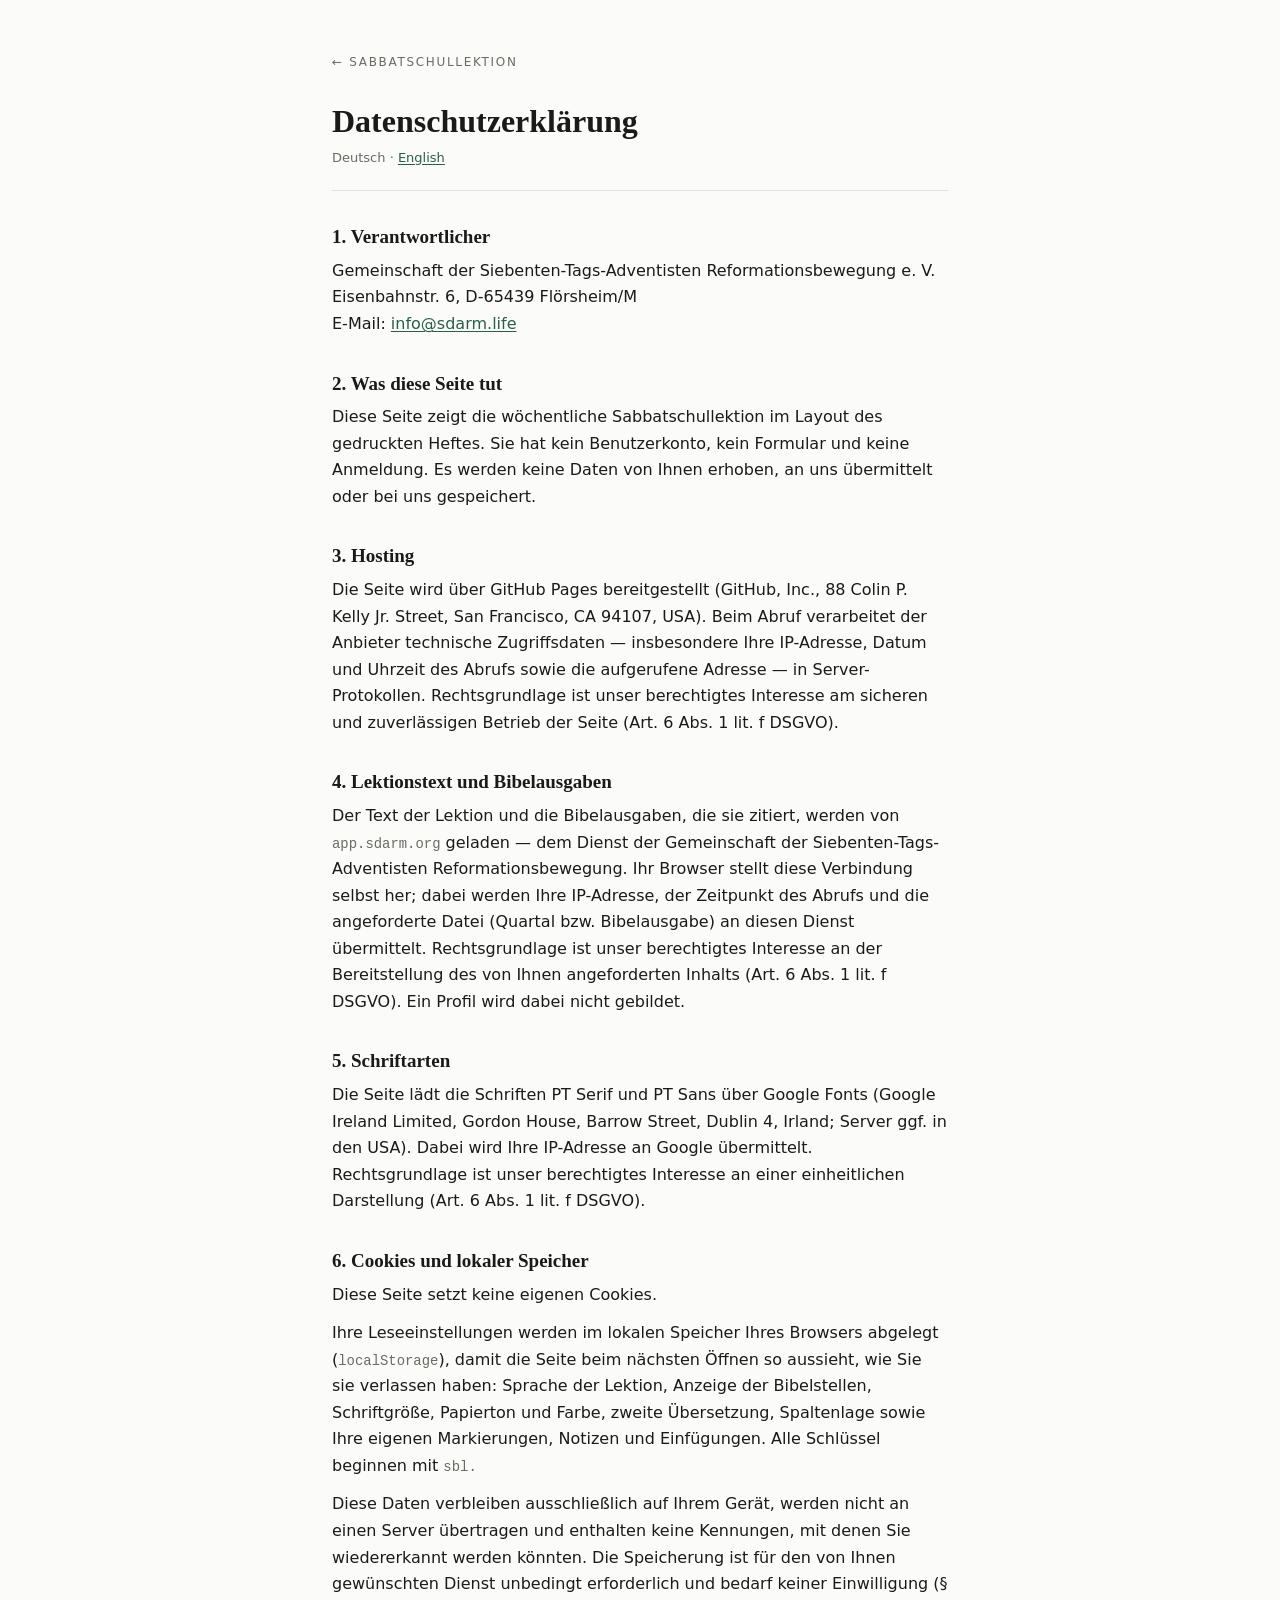
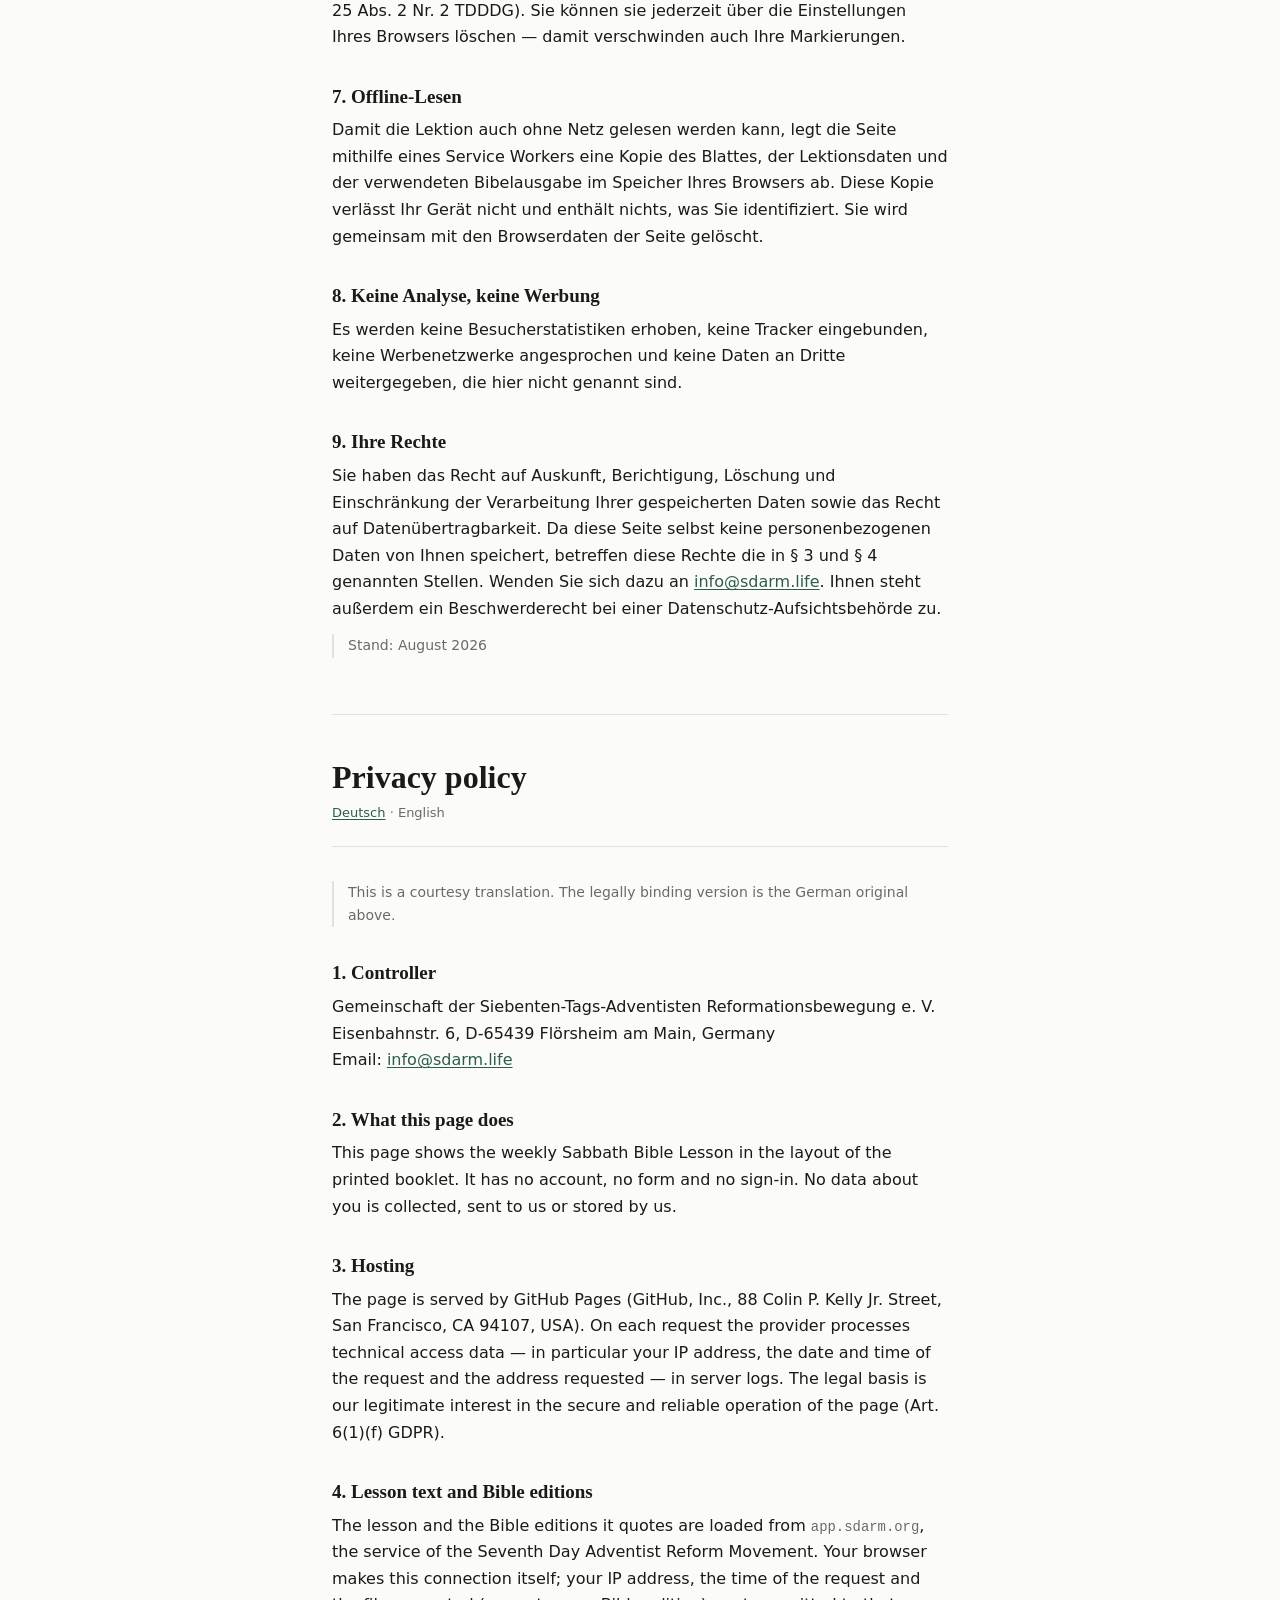
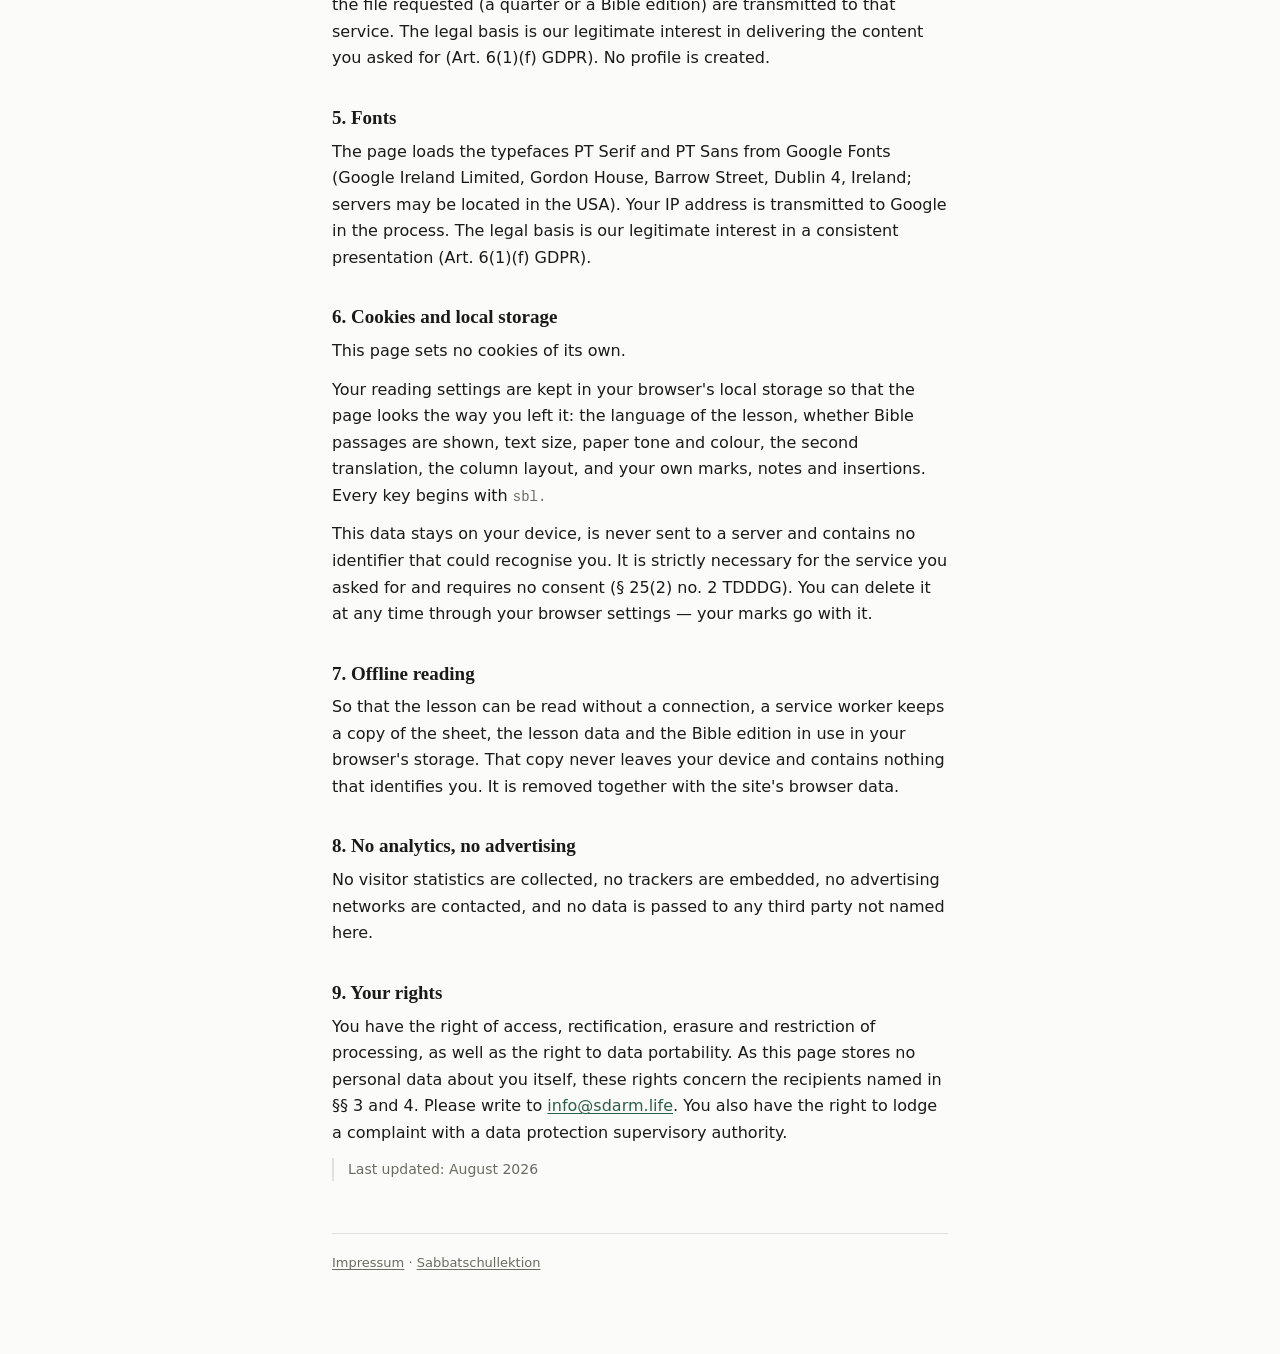
==== datenschutz.html @ a156fefd "The sheet says who stands behind it, where its text comes from, and what the browser keeps" ====
<!doctype html>
<html lang="de">
<head>
<meta charset="utf-8">
<meta name="viewport" content="width=device-width,initial-scale=1">
<meta name="robots" content="index,follow">
<title>Datenschutzerklärung — SBL Edition</title>
<link rel="stylesheet" href="legal.css">
</head>

<!-- ————————————————————————————————————————————————————————————————
     VOR DER VERÖFFENTLICHUNG PRÜFEN — zwei Stellen, sonst nichts:

     1. HOSTING (§ 3). Solange die Seite auf themaestr-o.github.io liegt,
        gilt der Absatz „GitHub Pages“. Zieht sie unter sbl.sdarm.life um,
        wird stattdessen der auskommentierte Cloudflare-Absatz eingesetzt.

     2. SCHRIFTARTEN (§ 5). Der Absatz gilt, solange index.html die Schriften
        von fonts.googleapis.com lädt. Liegen PT Serif und PT Sans neben der
        Seite, wird § 5 ersatzlos gestrichen.
     ———————————————————————————————————————————————————————————————— -->

<body>
<div class="page">

  <a class="back" href="./">&larr; Sabbatschullektion</a>

  <!-- ——— Deutsch (verbindlich) ——— -->
  <h1 id="de">Datenschutzerklärung</h1>
  <p class="langs">Deutsch &middot; <a href="#en">English</a></p>

  <h2>1. Verantwortlicher</h2>
  <address>Gemeinschaft der Siebenten-Tags-Adventisten Reformationsbewegung e. V.
Eisenbahnstr. 6, D-65439 Flörsheim/M</address>
  <p>E-Mail: <a href="mailto:info@sdarm.life">info@sdarm.life</a></p>

  <h2>2. Was diese Seite tut</h2>
  <p>Diese Seite zeigt die wöchentliche Sabbatschullektion im Layout des gedruckten Heftes.
  Sie hat kein Benutzerkonto, kein Formular und keine Anmeldung. Es werden keine Daten von
  Ihnen erhoben, an uns übermittelt oder bei uns gespeichert.</p>

  <h2>3. Hosting</h2>
  <p>Die Seite wird über GitHub Pages bereitgestellt (GitHub, Inc., 88 Colin P. Kelly Jr.
  Street, San Francisco, CA 94107, USA). Beim Abruf verarbeitet der Anbieter technische
  Zugriffsdaten — insbesondere Ihre IP-Adresse, Datum und Uhrzeit des Abrufs sowie die
  aufgerufene Adresse — in Server-Protokollen. Rechtsgrundlage ist unser berechtigtes
  Interesse am sicheren und zuverlässigen Betrieb der Seite (Art. 6 Abs. 1 lit. f DSGVO).</p>
  <!-- Nach dem Umzug auf sbl.sdarm.life gilt stattdessen:
  <p>Die Seite wird über Cloudflare bereitgestellt (Cloudflare, Inc., 101 Townsend St, San
  Francisco, CA 94107, USA). Beim Abruf verarbeitet Cloudflare technische Zugriffsdaten
  (z. B. IP-Adresse, Zeitpunkt des Abrufs). Cloudflare kann ein funktional notwendiges
  Cookie (__cf_bm) zum Schutz vor automatisierten Zugriffen setzen; dieses erfordert keine
  Einwilligung (Art. 6 Abs. 1 lit. f DSGVO). Weitere Informationen finden Sie in der
  <a href="https://www.cloudflare.com/privacypolicy/" target="_blank" rel="noopener noreferrer">Datenschutzerklärung von Cloudflare</a>.</p>
  -->

  <h2>4. Lektionstext und Bibelausgaben</h2>
  <p>Der Text der Lektion und die Bibelausgaben, die sie zitiert, werden von
  <code>app.sdarm.org</code> geladen — dem Dienst der Gemeinschaft der Siebenten-Tags-Adventisten
  Reformationsbewegung. Ihr Browser stellt diese Verbindung selbst her; dabei werden Ihre
  IP-Adresse, der Zeitpunkt des Abrufs und die angeforderte Datei (Quartal bzw. Bibelausgabe)
  an diesen Dienst übermittelt. Rechtsgrundlage ist unser berechtigtes Interesse an der
  Bereitstellung des von Ihnen angeforderten Inhalts (Art. 6 Abs. 1 lit. f DSGVO). Ein Profil
  wird dabei nicht gebildet.</p>

  <h2>5. Schriftarten</h2>
  <p>Die Seite lädt die Schriften PT Serif und PT Sans über Google Fonts (Google Ireland
  Limited, Gordon House, Barrow Street, Dublin 4, Irland; Server ggf. in den USA). Dabei wird
  Ihre IP-Adresse an Google übermittelt. Rechtsgrundlage ist unser berechtigtes Interesse an
  einer einheitlichen Darstellung (Art. 6 Abs. 1 lit. f DSGVO).</p>

  <h2>6. Cookies und lokaler Speicher</h2>
  <p>Diese Seite setzt keine eigenen Cookies.</p>
  <p>Ihre Leseeinstellungen werden im lokalen Speicher Ihres Browsers abgelegt
  (<code>localStorage</code>), damit die Seite beim nächsten Öffnen so aussieht, wie Sie sie
  verlassen haben: Sprache der Lektion, Anzeige der Bibelstellen, Schriftgröße, Papierton und
  Farbe, zweite Übersetzung, Spaltenlage sowie Ihre eigenen Markierungen, Notizen und
  Einfügungen. Alle Schlüssel beginnen mit <code>sbl.</code></p>
  <p>Diese Daten verbleiben ausschließlich auf Ihrem Gerät, werden nicht an einen Server
  übertragen und enthalten keine Kennungen, mit denen Sie wiedererkannt werden könnten. Die
  Speicherung ist für den von Ihnen gewünschten Dienst unbedingt erforderlich und bedarf
  keiner Einwilligung (§ 25 Abs. 2 Nr. 2 TDDDG). Sie können sie jederzeit über die
  Einstellungen Ihres Browsers löschen — damit verschwinden auch Ihre Markierungen.</p>

  <h2>7. Offline-Lesen</h2>
  <p>Damit die Lektion auch ohne Netz gelesen werden kann, legt die Seite mithilfe eines
  Service Workers eine Kopie des Blattes, der Lektionsdaten und der verwendeten Bibelausgabe
  im Speicher Ihres Browsers ab. Diese Kopie verlässt Ihr Gerät nicht und enthält nichts, was
  Sie identifiziert. Sie wird gemeinsam mit den Browserdaten der Seite gelöscht.</p>

  <h2>8. Keine Analyse, keine Werbung</h2>
  <p>Es werden keine Besucherstatistiken erhoben, keine Tracker eingebunden, keine
  Werbenetzwerke angesprochen und keine Daten an Dritte weitergegeben, die hier nicht
  genannt sind.</p>

  <h2>9. Ihre Rechte</h2>
  <p>Sie haben das Recht auf Auskunft, Berichtigung, Löschung und Einschränkung der
  Verarbeitung Ihrer gespeicherten Daten sowie das Recht auf Datenübertragbarkeit. Da diese
  Seite selbst keine personenbezogenen Daten von Ihnen speichert, betreffen diese Rechte die
  in § 3 und § 4 genannten Stellen. Wenden Sie sich dazu an
  <a href="mailto:info@sdarm.life">info@sdarm.life</a>. Ihnen steht außerdem ein
  Beschwerderecht bei einer Datenschutz-Aufsichtsbehörde zu.</p>

  <p class="note">Stand: August 2026</p>

  <hr class="sep">

  <!-- ——— English (courtesy translation) ——— -->
  <h1 id="en">Privacy policy</h1>
  <p class="langs"><a href="#de">Deutsch</a> &middot; English</p>
  <p class="note">This is a courtesy translation. The legally binding version is the German
  original above.</p>

  <h2>1. Controller</h2>
  <address>Gemeinschaft der Siebenten-Tags-Adventisten Reformationsbewegung e. V.
Eisenbahnstr. 6, D-65439 Flörsheim am Main, Germany</address>
  <p>Email: <a href="mailto:info@sdarm.life">info@sdarm.life</a></p>

  <h2>2. What this page does</h2>
  <p>This page shows the weekly Sabbath Bible Lesson in the layout of the printed booklet.
  It has no account, no form and no sign-in. No data about you is collected, sent to us or
  stored by us.</p>

  <h2>3. Hosting</h2>
  <p>The page is served by GitHub Pages (GitHub, Inc., 88 Colin P. Kelly Jr. Street, San
  Francisco, CA 94107, USA). On each request the provider processes technical access data —
  in particular your IP address, the date and time of the request and the address requested —
  in server logs. The legal basis is our legitimate interest in the secure and reliable
  operation of the page (Art. 6(1)(f) GDPR).</p>

  <h2>4. Lesson text and Bible editions</h2>
  <p>The lesson and the Bible editions it quotes are loaded from <code>app.sdarm.org</code>,
  the service of the Seventh Day Adventist Reform Movement. Your browser makes this connection
  itself; your IP address, the time of the request and the file requested (a quarter or a Bible
  edition) are transmitted to that service. The legal basis is our legitimate interest in
  delivering the content you asked for (Art. 6(1)(f) GDPR). No profile is created.</p>

  <h2>5. Fonts</h2>
  <p>The page loads the typefaces PT Serif and PT Sans from Google Fonts (Google Ireland
  Limited, Gordon House, Barrow Street, Dublin 4, Ireland; servers may be located in the USA).
  Your IP address is transmitted to Google in the process. The legal basis is our legitimate
  interest in a consistent presentation (Art. 6(1)(f) GDPR).</p>

  <h2>6. Cookies and local storage</h2>
  <p>This page sets no cookies of its own.</p>
  <p>Your reading settings are kept in your browser's local storage so that the page looks the
  way you left it: the language of the lesson, whether Bible passages are shown, text size,
  paper tone and colour, the second translation, the column layout, and your own marks, notes
  and insertions. Every key begins with <code>sbl.</code></p>
  <p>This data stays on your device, is never sent to a server and contains no identifier that
  could recognise you. It is strictly necessary for the service you asked for and requires no
  consent (§ 25(2) no. 2 TDDDG). You can delete it at any time through your browser settings —
  your marks go with it.</p>

  <h2>7. Offline reading</h2>
  <p>So that the lesson can be read without a connection, a service worker keeps a copy of the
  sheet, the lesson data and the Bible edition in use in your browser's storage. That copy
  never leaves your device and contains nothing that identifies you. It is removed together
  with the site's browser data.</p>

  <h2>8. No analytics, no advertising</h2>
  <p>No visitor statistics are collected, no trackers are embedded, no advertising networks are
  contacted, and no data is passed to any third party not named here.</p>

  <h2>9. Your rights</h2>
  <p>You have the right of access, rectification, erasure and restriction of processing, as
  well as the right to data portability. As this page stores no personal data about you itself,
  these rights concern the recipients named in §§ 3 and 4. Please write to
  <a href="mailto:info@sdarm.life">info@sdarm.life</a>. You also have the right to lodge a
  complaint with a data protection supervisory authority.</p>

  <p class="note">Last updated: August 2026</p>

  <footer class="legal">
    <a href="impressum.html">Impressum</a> &middot;
    <a href="./">Sabbatschullektion</a>
  </footer>

</div>
</body>
</html>
---- legal.css ----
/* Impressum and Datenschutz — the sheet's type on a plain page.
   No web font is linked here on purpose: a page that explains where data goes
   must not send the reader to a font server to be read. PT Serif and PT Sans
   are used where the reader has them, and fall back where he has not. */
:root{
  --paper:#fbfbf9; --ink:#1a1a18; --muted:#6b6b64; --rule:#e2e2dc; --link:#2c5d4c;
}
@media (prefers-color-scheme:dark){
  :root{ --paper:#141513; --ink:#e6e6e0; --muted:#93938c; --rule:#2a2b28; --link:#79bfa1; }
}
*{box-sizing:border-box}
body{
  margin:0; background:var(--paper); color:var(--ink);
  font-family:"PT Sans","Segoe UI",system-ui,sans-serif;
  font-size:16px; line-height:1.66;
  -webkit-font-smoothing:antialiased;
}
.page{max-width:660px; margin:0 auto; padding:48px 22px 80px}
.back{
  display:inline-block; font-size:12px; letter-spacing:.14em; text-transform:uppercase;
  color:var(--muted); text-decoration:none; margin-bottom:30px;
}
.back:hover{color:var(--link)}
h1{
  font-family:"PT Serif",Georgia,serif; font-weight:700;
  font-size:32px; line-height:1.18; margin:0 0 6px;
}
.langs{font-size:13px; color:var(--muted); margin:0 0 34px; padding-bottom:22px; border-bottom:1px solid var(--rule)}
.langs a{color:var(--link)}
h2{
  font-family:"PT Serif",Georgia,serif; font-weight:700;
  font-size:19px; line-height:1.3; margin:34px 0 8px;
}
p{margin:0 0 12px}
address{font-style:normal; white-space:pre-line}
a{color:var(--link); text-underline-offset:2px}
a:focus-visible{outline:2px solid var(--link); outline-offset:3px}
ul{padding-left:20px; margin:0 0 12px}
li{margin:4px 0}
code{font-family:ui-monospace,"SF Mono",Menlo,monospace; font-size:.87em; color:var(--muted)}
.note{
  font-size:14px; color:var(--muted); border-left:2px solid var(--rule);
  padding-left:14px; margin:0 0 12px;
}
.sep{border:none; border-top:1px solid var(--rule); margin:56px 0 44px}
footer.legal{margin-top:52px; padding-top:18px; border-top:1px solid var(--rule); font-size:13px; color:var(--muted)}
footer.legal a{color:var(--muted)}
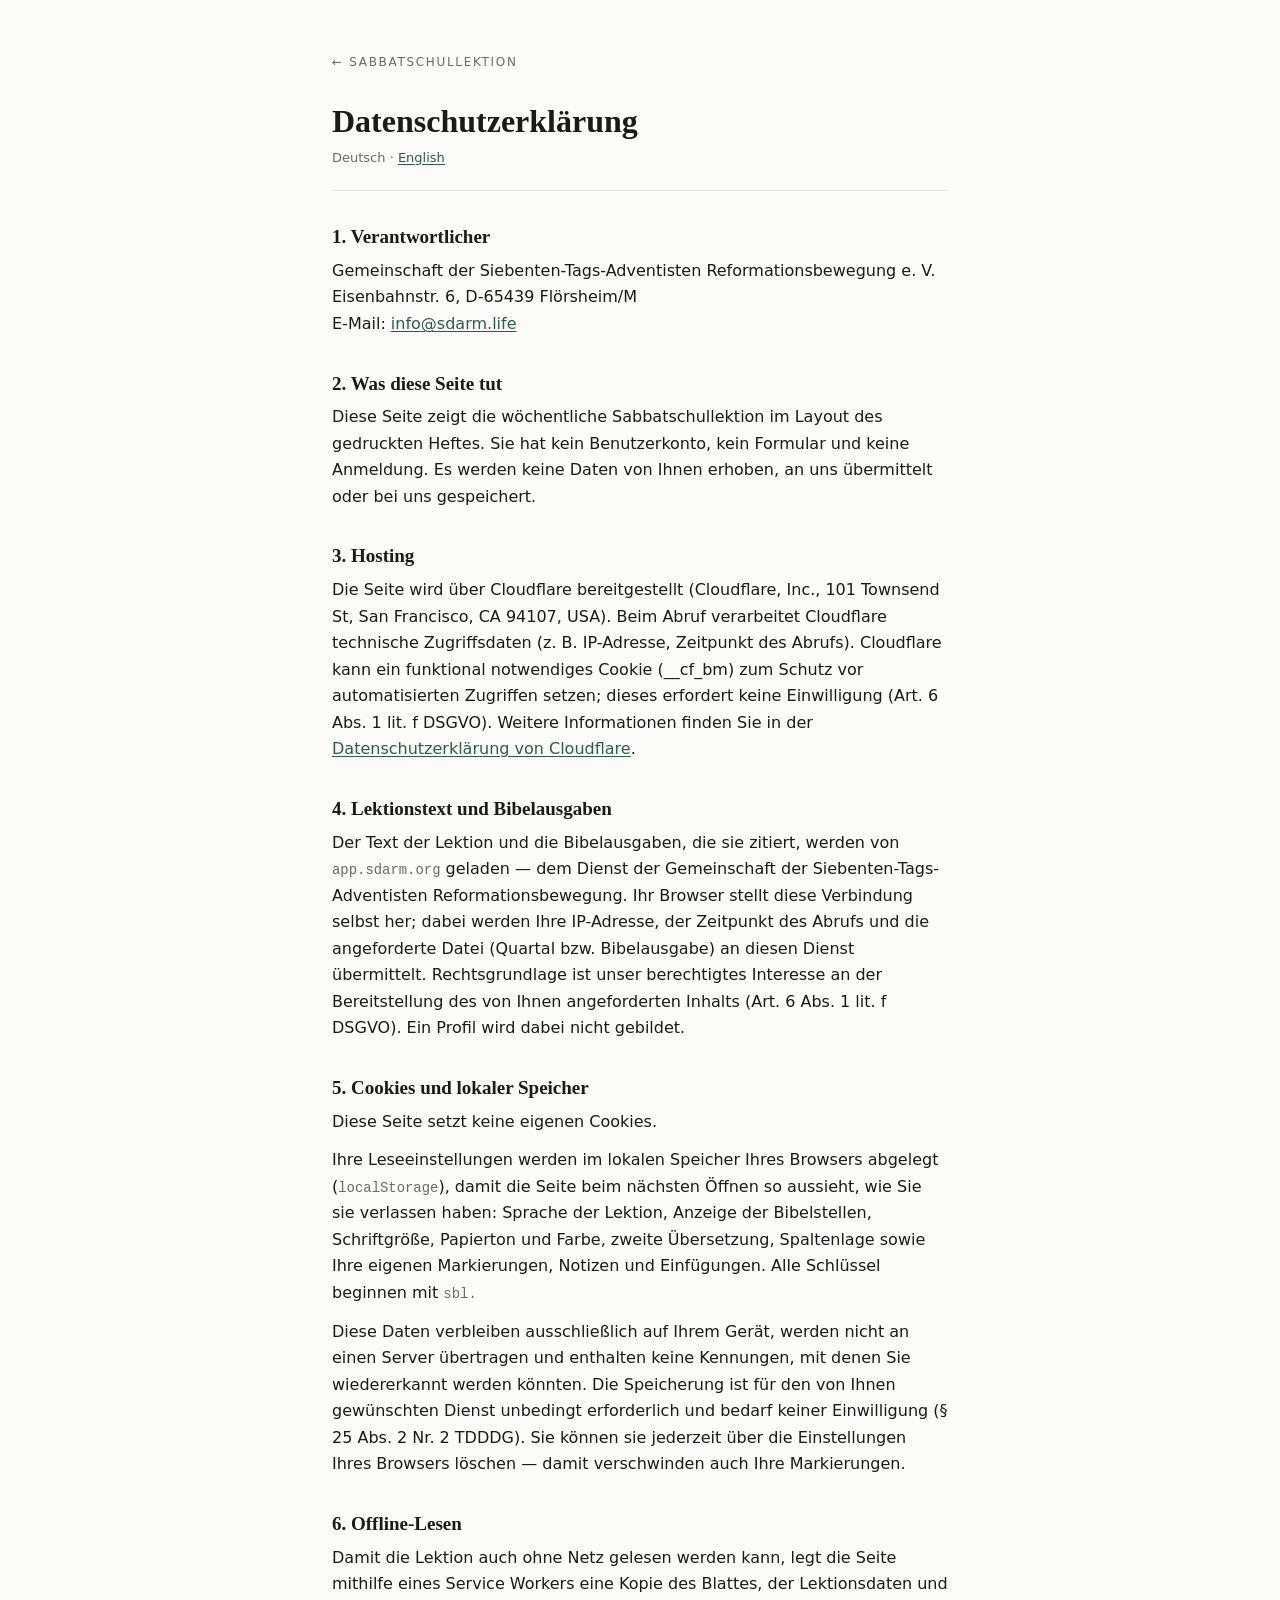
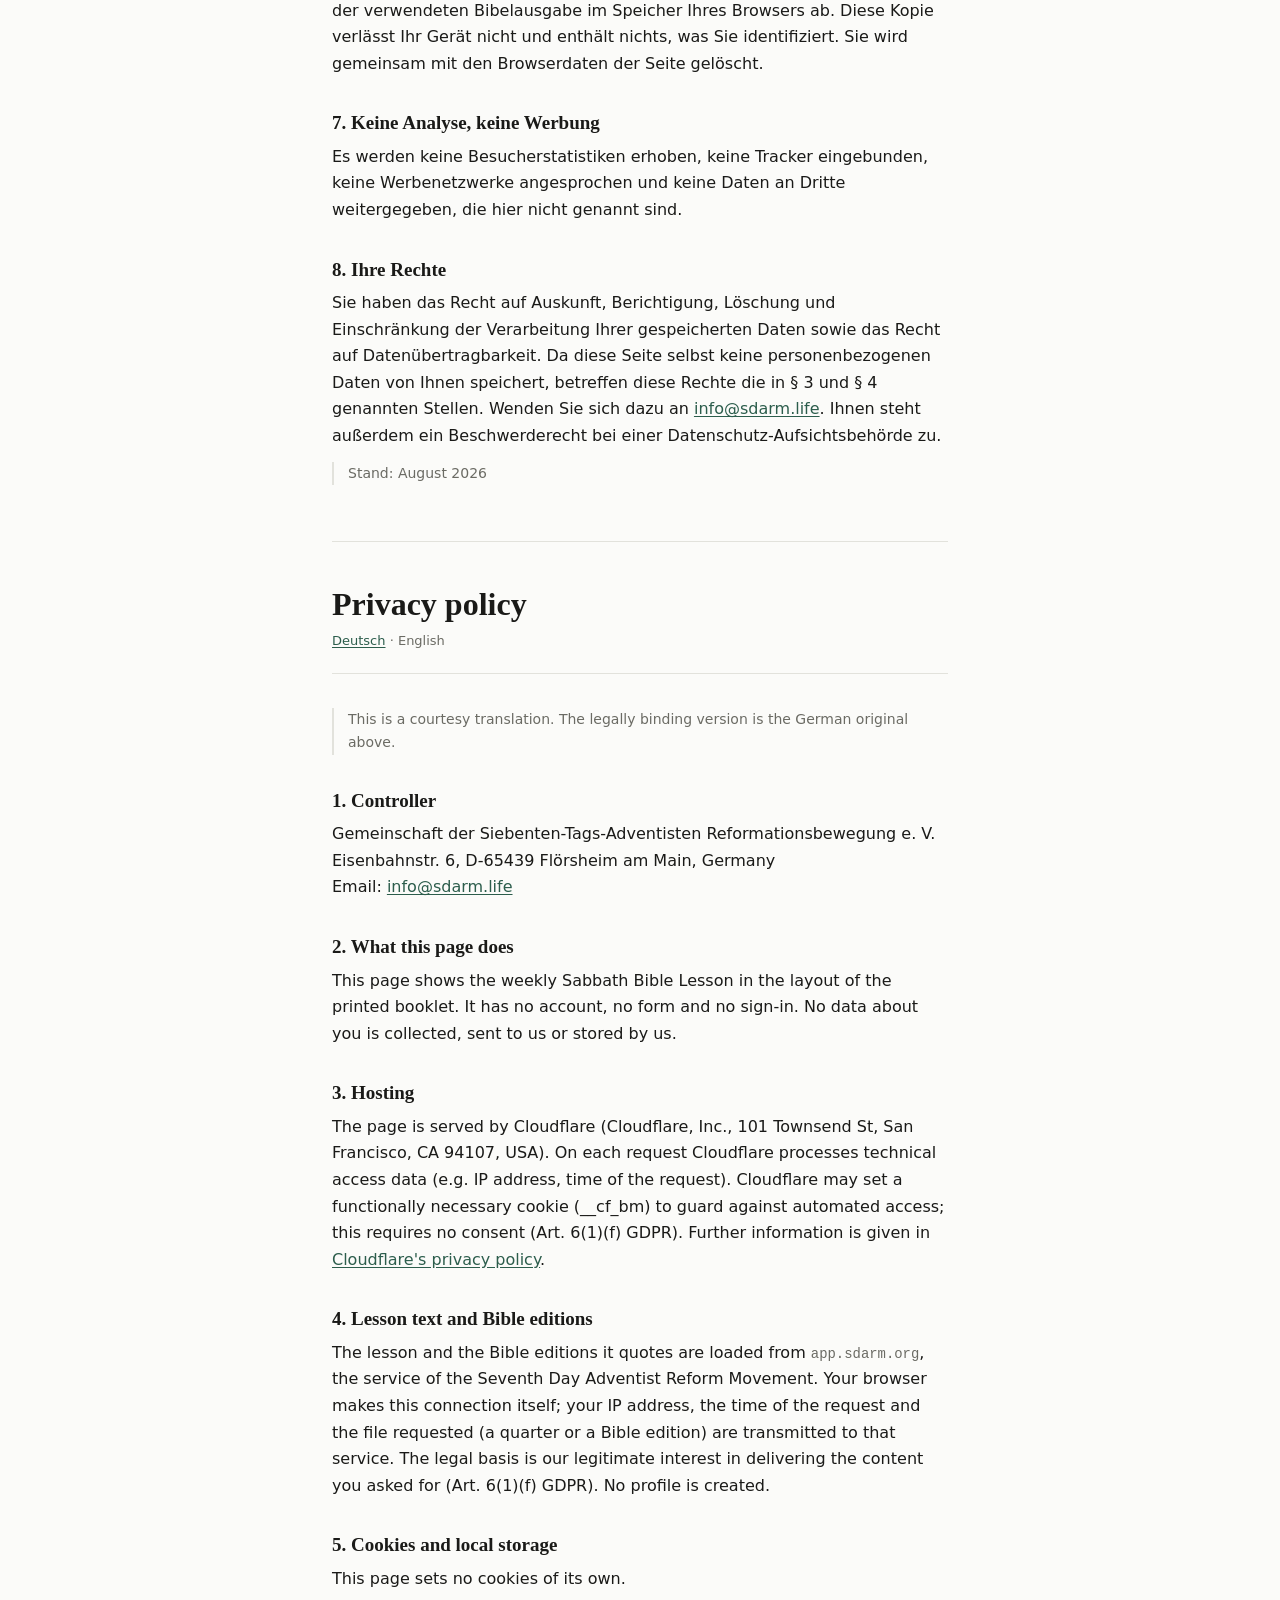
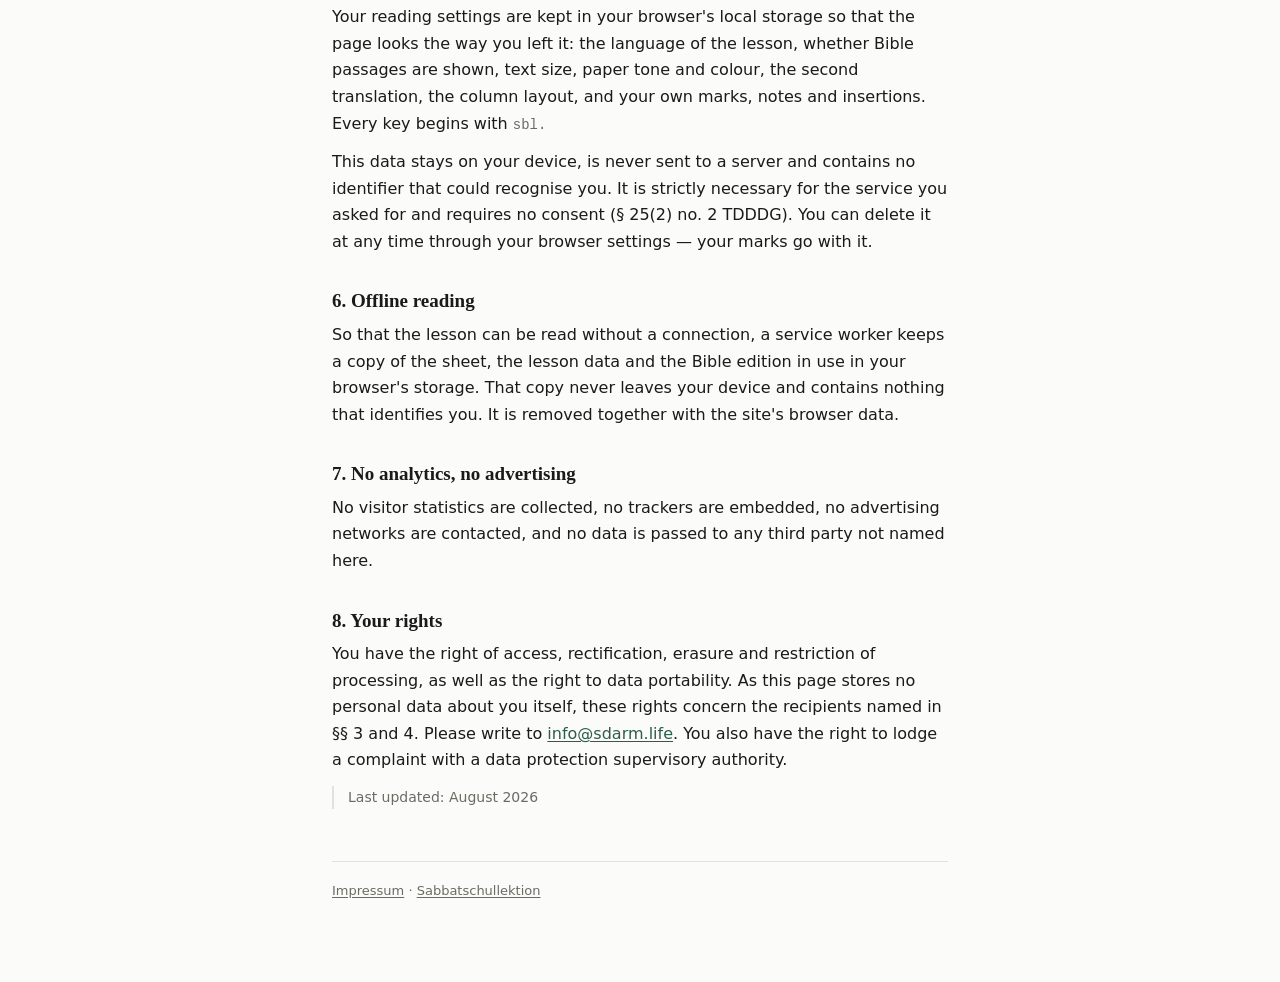
==== commit a8404442: "Both switches in the privacy policy are thrown: the page is on Cloudflare and asks nothing of Google" ====
--- a/datenschutz.html
+++ b/datenschutz.html
@@ -9,15 +9,16 @@
 </head>
 
 <!-- ————————————————————————————————————————————————————————————————
-     VOR DER VERÖFFENTLICHUNG PRÜFEN — zwei Stellen, sonst nichts:
+     Beide Schalter dieser Datei sind gestellt und der Hinweis ist damit erledigt:
 
-     1. HOSTING (§ 3). Solange die Seite auf themaestr-o.github.io liegt,
-        gilt der Absatz „GitHub Pages“. Zieht sie unter sbl.sdarm.life um,
-        wird stattdessen der auskommentierte Cloudflare-Absatz eingesetzt.
+     1. HOSTING (§ 3). Die Seite liegt unter sbl.sdarm.life auf Cloudflare;
+        der GitHub-Pages-Absatz ist ersetzt.
+     2. SCHRIFTARTEN (§ 5). PT Serif und PT Sans liegen unter fonts/ neben der
+        Seite, es wird nichts von Google geladen; § 5 ist ersatzlos gestrichen
+        und die folgenden Abschnitte sind neu durchgezählt.
 
-     2. SCHRIFTARTEN (§ 5). Der Absatz gilt, solange index.html die Schriften
-        von fonts.googleapis.com lädt. Liegen PT Serif und PT Sans neben der
-        Seite, wird § 5 ersatzlos gestrichen.
+     Wandert die Seite je zurück auf GitHub Pages oder wieder an Google Fonts,
+     ist beides rückgängig zu machen — die Historie hält den alten Wortlaut.
      ———————————————————————————————————————————————————————————————— -->
 
 <body>
@@ -40,19 +41,12 @@
   Ihnen erhoben, an uns übermittelt oder bei uns gespeichert.</p>
 
   <h2>3. Hosting</h2>
-  <p>Die Seite wird über GitHub Pages bereitgestellt (GitHub, Inc., 88 Colin P. Kelly Jr.
-  Street, San Francisco, CA 94107, USA). Beim Abruf verarbeitet der Anbieter technische
-  Zugriffsdaten — insbesondere Ihre IP-Adresse, Datum und Uhrzeit des Abrufs sowie die
-  aufgerufene Adresse — in Server-Protokollen. Rechtsgrundlage ist unser berechtigtes
-  Interesse am sicheren und zuverlässigen Betrieb der Seite (Art. 6 Abs. 1 lit. f DSGVO).</p>
-  <!-- Nach dem Umzug auf sbl.sdarm.life gilt stattdessen:
   <p>Die Seite wird über Cloudflare bereitgestellt (Cloudflare, Inc., 101 Townsend St, San
   Francisco, CA 94107, USA). Beim Abruf verarbeitet Cloudflare technische Zugriffsdaten
-  (z. B. IP-Adresse, Zeitpunkt des Abrufs). Cloudflare kann ein funktional notwendiges
+  (z.&nbsp;B. IP-Adresse, Zeitpunkt des Abrufs). Cloudflare kann ein funktional notwendiges
   Cookie (__cf_bm) zum Schutz vor automatisierten Zugriffen setzen; dieses erfordert keine
   Einwilligung (Art. 6 Abs. 1 lit. f DSGVO). Weitere Informationen finden Sie in der
   <a href="https://www.cloudflare.com/privacypolicy/" target="_blank" rel="noopener noreferrer">Datenschutzerklärung von Cloudflare</a>.</p>
-  -->
 
   <h2>4. Lektionstext und Bibelausgaben</h2>
   <p>Der Text der Lektion und die Bibelausgaben, die sie zitiert, werden von
@@ -63,13 +57,7 @@
   Bereitstellung des von Ihnen angeforderten Inhalts (Art. 6 Abs. 1 lit. f DSGVO). Ein Profil
   wird dabei nicht gebildet.</p>
 
-  <h2>5. Schriftarten</h2>
-  <p>Die Seite lädt die Schriften PT Serif und PT Sans über Google Fonts (Google Ireland
-  Limited, Gordon House, Barrow Street, Dublin 4, Irland; Server ggf. in den USA). Dabei wird
-  Ihre IP-Adresse an Google übermittelt. Rechtsgrundlage ist unser berechtigtes Interesse an
-  einer einheitlichen Darstellung (Art. 6 Abs. 1 lit. f DSGVO).</p>
-
-  <h2>6. Cookies und lokaler Speicher</h2>
+  <h2>5. Cookies und lokaler Speicher</h2>
   <p>Diese Seite setzt keine eigenen Cookies.</p>
   <p>Ihre Leseeinstellungen werden im lokalen Speicher Ihres Browsers abgelegt
   (<code>localStorage</code>), damit die Seite beim nächsten Öffnen so aussieht, wie Sie sie
@@ -82,18 +70,18 @@
   keiner Einwilligung (§ 25 Abs. 2 Nr. 2 TDDDG). Sie können sie jederzeit über die
   Einstellungen Ihres Browsers löschen — damit verschwinden auch Ihre Markierungen.</p>
 
-  <h2>7. Offline-Lesen</h2>
+  <h2>6. Offline-Lesen</h2>
   <p>Damit die Lektion auch ohne Netz gelesen werden kann, legt die Seite mithilfe eines
   Service Workers eine Kopie des Blattes, der Lektionsdaten und der verwendeten Bibelausgabe
   im Speicher Ihres Browsers ab. Diese Kopie verlässt Ihr Gerät nicht und enthält nichts, was
   Sie identifiziert. Sie wird gemeinsam mit den Browserdaten der Seite gelöscht.</p>
 
-  <h2>8. Keine Analyse, keine Werbung</h2>
+  <h2>7. Keine Analyse, keine Werbung</h2>
   <p>Es werden keine Besucherstatistiken erhoben, keine Tracker eingebunden, keine
   Werbenetzwerke angesprochen und keine Daten an Dritte weitergegeben, die hier nicht
   genannt sind.</p>
 
-  <h2>9. Ihre Rechte</h2>
+  <h2>8. Ihre Rechte</h2>
   <p>Sie haben das Recht auf Auskunft, Berichtigung, Löschung und Einschränkung der
   Verarbeitung Ihrer gespeicherten Daten sowie das Recht auf Datenübertragbarkeit. Da diese
   Seite selbst keine personenbezogenen Daten von Ihnen speichert, betreffen diese Rechte die
@@ -122,11 +110,12 @@
   stored by us.</p>
 
   <h2>3. Hosting</h2>
-  <p>The page is served by GitHub Pages (GitHub, Inc., 88 Colin P. Kelly Jr. Street, San
-  Francisco, CA 94107, USA). On each request the provider processes technical access data —
-  in particular your IP address, the date and time of the request and the address requested —
-  in server logs. The legal basis is our legitimate interest in the secure and reliable
-  operation of the page (Art. 6(1)(f) GDPR).</p>
+  <p>The page is served by Cloudflare (Cloudflare, Inc., 101 Townsend St, San Francisco,
+  CA 94107, USA). On each request Cloudflare processes technical access data (e.g. IP address,
+  time of the request). Cloudflare may set a functionally necessary cookie (__cf_bm) to guard
+  against automated access; this requires no consent (Art. 6(1)(f) GDPR). Further information
+  is given in
+  <a href="https://www.cloudflare.com/privacypolicy/" target="_blank" rel="noopener noreferrer">Cloudflare's privacy policy</a>.</p>
 
   <h2>4. Lesson text and Bible editions</h2>
   <p>The lesson and the Bible editions it quotes are loaded from <code>app.sdarm.org</code>,
@@ -135,13 +124,7 @@
   edition) are transmitted to that service. The legal basis is our legitimate interest in
   delivering the content you asked for (Art. 6(1)(f) GDPR). No profile is created.</p>
 
-  <h2>5. Fonts</h2>
-  <p>The page loads the typefaces PT Serif and PT Sans from Google Fonts (Google Ireland
-  Limited, Gordon House, Barrow Street, Dublin 4, Ireland; servers may be located in the USA).
-  Your IP address is transmitted to Google in the process. The legal basis is our legitimate
-  interest in a consistent presentation (Art. 6(1)(f) GDPR).</p>
-
-  <h2>6. Cookies and local storage</h2>
+  <h2>5. Cookies and local storage</h2>
   <p>This page sets no cookies of its own.</p>
   <p>Your reading settings are kept in your browser's local storage so that the page looks the
   way you left it: the language of the lesson, whether Bible passages are shown, text size,
@@ -152,17 +135,17 @@
   consent (§ 25(2) no. 2 TDDDG). You can delete it at any time through your browser settings —
   your marks go with it.</p>
 
-  <h2>7. Offline reading</h2>
+  <h2>6. Offline reading</h2>
   <p>So that the lesson can be read without a connection, a service worker keeps a copy of the
   sheet, the lesson data and the Bible edition in use in your browser's storage. That copy
   never leaves your device and contains nothing that identifies you. It is removed together
   with the site's browser data.</p>
 
-  <h2>8. No analytics, no advertising</h2>
+  <h2>7. No analytics, no advertising</h2>
   <p>No visitor statistics are collected, no trackers are embedded, no advertising networks are
   contacted, and no data is passed to any third party not named here.</p>
 
-  <h2>9. Your rights</h2>
+  <h2>8. Your rights</h2>
   <p>You have the right of access, rectification, erasure and restriction of processing, as
   well as the right to data portability. As this page stores no personal data about you itself,
   these rights concern the recipients named in §§ 3 and 4. Please write to
